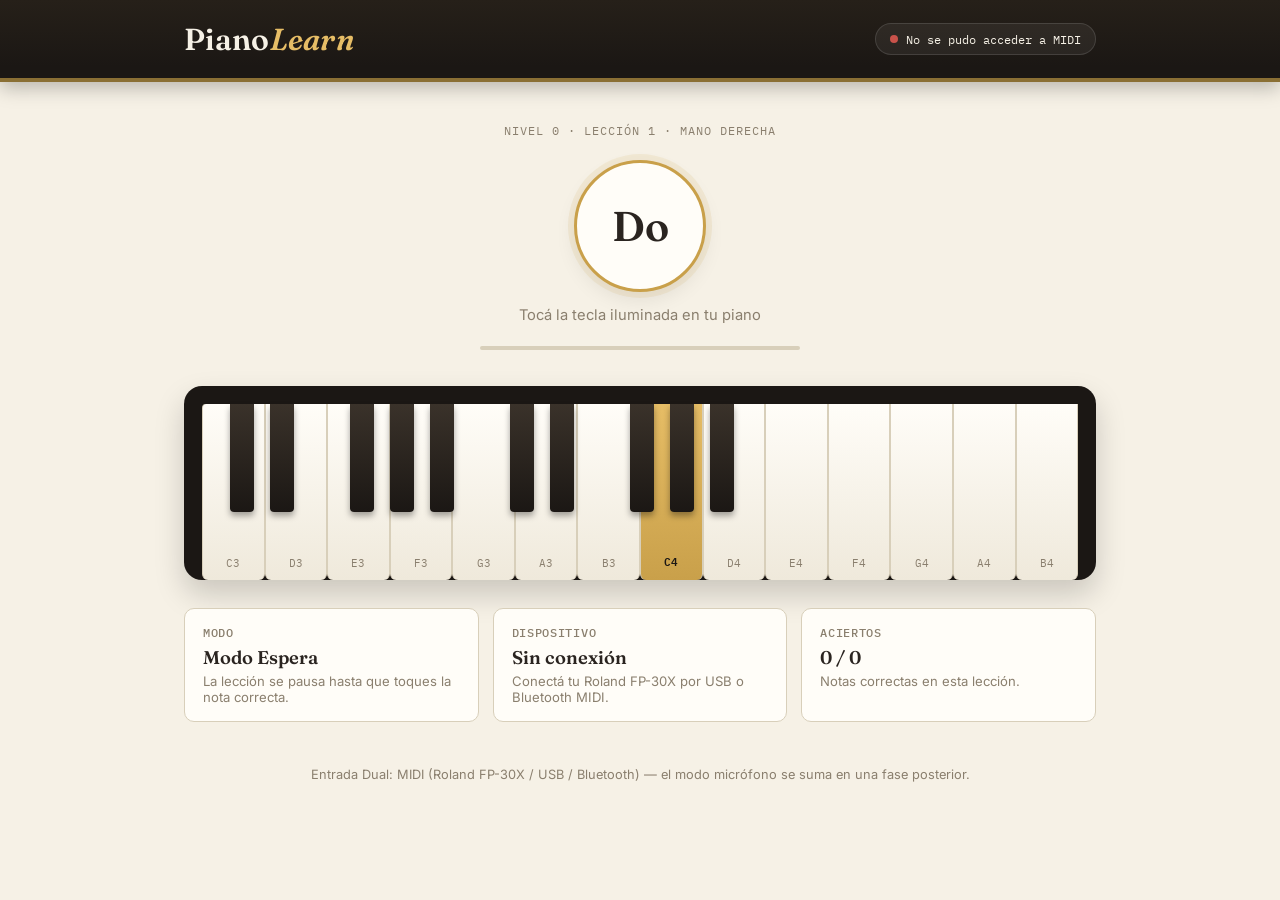
==== index.html @ 3464d66d "update" ====
<!DOCTYPE html>
<html lang="es">
<head>
<meta charset="UTF-8" />
<meta name="viewport" content="width=device-width, initial-scale=1.0" />
<title>PianoLearn — Nivel 0</title>
<link rel="preconnect" href="https://fonts.googleapis.com">
<link rel="preconnect" href="https://fonts.gstatic.com" crossorigin>
<link href="https://fonts.googleapis.com/css2?family=Fraunces:opsz,wght@9..144,400;9..144,600;9..144,700&family=Inter:wght@400;500;600;700&family=IBM+Plex+Mono:wght@400;500&display=swap" rel="stylesheet">
<link rel="stylesheet" href="css/styles.css" />
</head>
<body>

  <header class="fallboard">
    <div class="fallboard__inner">
      <h1 class="brand">Piano<span>Learn</span></h1>
      <div class="status-pill" id="midiStatus" data-state="searching">
        <span class="status-dot"></span>
        <span class="status-text">Buscando piano MIDI…</span>
      </div>
    </div>
  </header>

  <main class="stage">

    <section class="lesson-card" aria-live="polite">
      <p class="lesson-eyebrow" id="lessonEyebrow">Nivel 0 · Lección 1 · Mano derecha</p>
      <div class="target-note">
        <span class="target-note__ring" id="targetRing">
          <span class="target-note__label" id="targetLabel">Do</span>
        </span>
        <p class="target-note__hint" id="targetHint">Tocá la tecla iluminada en tu piano</p>
      </div>
      <div class="progress-track" aria-hidden="true">
        <div class="progress-fill" id="progressFill"></div>
      </div>
    </section>

    <section class="keyboard-wrap">
      <div class="keyboard" id="keyboard" role="img" aria-label="Teclado virtual de piano"></div>
    </section>

    <section class="panel-row">
      <div class="panel">
        <h2>Modo</h2>
        <p id="modeLabel">Modo Espera</p>
        <p class="panel__sub">La lección se pausa hasta que toques la nota correcta.</p>
      </div>
      <div class="panel">
        <h2>Dispositivo</h2>
        <p id="deviceLabel">Sin conexión</p>
        <p class="panel__sub" id="deviceSub">Conectá tu Roland FP-30X por USB o Bluetooth MIDI.</p>
      </div>
      <div class="panel">
        <h2>Aciertos</h2>
        <p id="scoreLabel">0 / 0</p>
        <p class="panel__sub">Notas correctas en esta lección.</p>
      </div>
    </section>

  </main>

  <footer class="site-footer">
    <p>Entrada Dual: MIDI (Roland FP-30X / USB / Bluetooth) — el modo micrófono se suma en una fase posterior.</p>
  </footer>

  <script src="js/midiEngine.js"></script>
  <script src="js/keyboardRenderer.js"></script>
  <script src="js/gameLogic.js"></script>
  <script src="js/app.js"></script>
</body>
</html>
---- css/styles.css ----
/* ============================================================
   PianoLearn — tokens
   ============================================================ */
:root{
  --ebony: #1b1714;
  --ebony-soft: #262019;
  --ivory: #f6f1e6;
  --ivory-key: #fffdf8;
  --ivory-key-shadow: #d8cfba;
  --brass: #c9a04a;
  --brass-bright: #e6bd66;
  --brass-dim: #8a6f34;
  --ink: #2a2420;
  --muted: #8a7f6e;
  --correct: #4f9d6e;
  --correct-glow: rgba(79,157,110,0.35);
  --wrong: #c9524a;
  --wrong-glow: rgba(201,82,74,0.35);

  --font-display: "Fraunces", serif;
  --font-body: "Inter", sans-serif;
  --font-mono: "IBM Plex Mono", monospace;

  --radius-lg: 18px;
  --radius-md: 10px;
}

*{ box-sizing: border-box; }

@media (prefers-reduced-motion: reduce){
  *{ animation-duration: 0.001ms !important; transition-duration: 0.001ms !important; }
}

html, body{
  margin: 0;
  min-height: 100%;
  background: var(--ivory);
  color: var(--ink);
  font-family: var(--font-body);
}

/* ============================================================
   Fallboard — the header, styled like the wood lid above piano keys
   ============================================================ */
.fallboard{
  background:
    linear-gradient(180deg, var(--ebony-soft) 0%, var(--ebony) 85%);
  border-bottom: 4px solid var(--brass-dim);
  box-shadow: 0 6px 18px rgba(0,0,0,0.25);
}
.fallboard__inner{
  max-width: 960px;
  margin: 0 auto;
  padding: 20px 24px;
  display: flex;
  align-items: center;
  justify-content: space-between;
  gap: 16px;
  flex-wrap: wrap;
}
.brand{
  font-family: var(--font-display);
  font-weight: 600;
  font-size: clamp(1.4rem, 2.4vw, 1.9rem);
  color: var(--ivory);
  margin: 0;
  letter-spacing: 0.01em;
}
.brand span{ color: var(--brass-bright); font-style: italic; }

.status-pill{
  display: flex;
  align-items: center;
  gap: 8px;
  padding: 7px 14px;
  border-radius: 999px;
  background: rgba(255,255,255,0.06);
  border: 1px solid rgba(255,255,255,0.12);
  font-family: var(--font-mono);
  font-size: 0.78rem;
  color: var(--ivory);
}
.status-dot{
  width: 8px; height: 8px; border-radius: 50%;
  background: var(--muted);
  flex-shrink: 0;
}
.status-pill[data-state="connected"] .status-dot{ background: var(--correct); box-shadow: 0 0 8px var(--correct-glow); }
.status-pill[data-state="connected"]{ border-color: rgba(79,157,110,0.35); }
.status-pill[data-state="error"] .status-dot{ background: var(--wrong); }
.status-pill[data-state="searching"] .status-dot{ animation: pulse 1.6s ease-in-out infinite; }

@keyframes pulse{
  0%, 100%{ opacity: 0.4; }
  50%{ opacity: 1; }
}

/* ============================================================
   Stage
   ============================================================ */
.stage{
  max-width: 960px;
  margin: 0 auto;
  padding: 40px 24px 24px;
}

.lesson-card{
  text-align: center;
  margin-bottom: 36px;
}
.lesson-eyebrow{
  font-family: var(--font-mono);
  font-size: 0.78rem;
  letter-spacing: 0.08em;
  text-transform: uppercase;
  color: var(--muted);
  margin: 0 0 22px;
}

.target-note{ display: flex; flex-direction: column; align-items: center; gap: 14px; }
.target-note__ring{
  width: 132px; height: 132px;
  border-radius: 50%;
  display: flex; align-items: center; justify-content: center;
  background: var(--ivory-key);
  border: 3px solid var(--brass);
  box-shadow: 0 0 0 6px rgba(201,160,74,0.12), 0 8px 20px rgba(0,0,0,0.08);
  transition: border-color 220ms ease, box-shadow 220ms ease, background 220ms ease;
}
.target-note__ring[data-feedback="correct"]{
  border-color: var(--correct);
  box-shadow: 0 0 0 6px var(--correct-glow), 0 8px 20px rgba(0,0,0,0.08);
  background: #eef8f1;
}
.target-note__ring[data-feedback="wrong"]{
  border-color: var(--wrong);
  box-shadow: 0 0 0 6px var(--wrong-glow), 0 8px 20px rgba(0,0,0,0.08);
  background: #fbeeed;
}
.target-note__label{
  font-family: var(--font-display);
  font-size: 2.6rem;
  font-weight: 600;
  color: var(--ink);
}
.target-note__hint{
  margin: 0;
  color: var(--muted);
  font-size: 0.92rem;
}

.progress-track{
  max-width: 320px;
  margin: 22px auto 0;
  height: 4px;
  border-radius: 999px;
  background: var(--ivory-key-shadow);
  overflow: hidden;
}
.progress-fill{
  height: 100%;
  width: 0%;
  background: var(--brass);
  transition: width 320ms ease;
}

/* ============================================================
   Keyboard — real proportions, white + black keys
   ============================================================ */
.keyboard-wrap{
  background: var(--ebony);
  border-radius: var(--radius-lg);
  padding: 18px 18px 0;
  box-shadow: 0 14px 30px rgba(0,0,0,0.18);
  overflow-x: auto;
}
.keyboard{
  position: relative;
  display: flex;
  height: 176px;
  min-width: 640px;
}
.key{
  position: relative;
  border: none;
  cursor: default;
  transition: background 120ms ease, box-shadow 120ms ease;
}
.key--white{
  flex: 1 0 auto;
  width: 40px;
  height: 176px;
  background: linear-gradient(180deg, var(--ivory-key) 0%, #efe9db 100%);
  border-left: 1px solid var(--ivory-key-shadow);
  border-right: 1px solid var(--ivory-key-shadow);
  border-radius: 0 0 6px 6px;
  z-index: 1;
}
.key--white:first-child{ border-top-left-radius: 4px; }
.key--black{
  position: absolute;
  top: 0;
  width: 24px;
  height: 108px;
  background: linear-gradient(180deg, #3a322a 0%, var(--ebony) 100%);
  border-radius: 0 0 4px 4px;
  z-index: 2;
  box-shadow: 0 4px 6px rgba(0,0,0,0.35);
}
.key__label{
  position: absolute;
  bottom: 10px;
  left: 0; right: 0;
  text-align: center;
  font-family: var(--font-mono);
  font-size: 0.68rem;
  color: var(--muted);
  pointer-events: none;
}
.key--black .key__label{ color: rgba(255,255,255,0.45); }

.key--target{ background: linear-gradient(180deg, var(--brass-bright) 0%, var(--brass) 100%); }
.key--target .key__label{ color: var(--ebony); font-weight: 600; }
.key--correct{ background: linear-gradient(180deg, #7fcb9c 0%, var(--correct) 100%); }
.key--wrong{ background: linear-gradient(180deg, #e08a83 0%, var(--wrong) 100%); }

/* ============================================================
   Info panels
   ============================================================ */
.panel-row{
  display: grid;
  grid-template-columns: repeat(3, 1fr);
  gap: 14px;
  margin-top: 28px;
}
.panel{
  background: var(--ivory-key);
  border: 1px solid var(--ivory-key-shadow);
  border-radius: var(--radius-md);
  padding: 16px 18px;
}
.panel h2{
  margin: 0 0 6px;
  font-family: var(--font-mono);
  font-size: 0.72rem;
  letter-spacing: 0.06em;
  text-transform: uppercase;
  color: var(--muted);
  font-weight: 500;
}
.panel p{ margin: 0; }
.panel p:first-of-type + .panel__sub{ margin-top: 4px; }
.panel__sub{ color: var(--muted); font-size: 0.82rem; }
#modeLabel, #deviceLabel, #scoreLabel{
  font-family: var(--font-display);
  font-size: 1.15rem;
  font-weight: 600;
}

.site-footer{
  max-width: 960px;
  margin: 0 auto;
  padding: 8px 24px 40px;
  color: var(--muted);
  font-size: 0.8rem;
  text-align: center;
}

@media (max-width: 640px){
  .panel-row{ grid-template-columns: 1fr; }
  .target-note__ring{ width: 108px; height: 108px; }
  .target-note__label{ font-size: 2.1rem; }
}
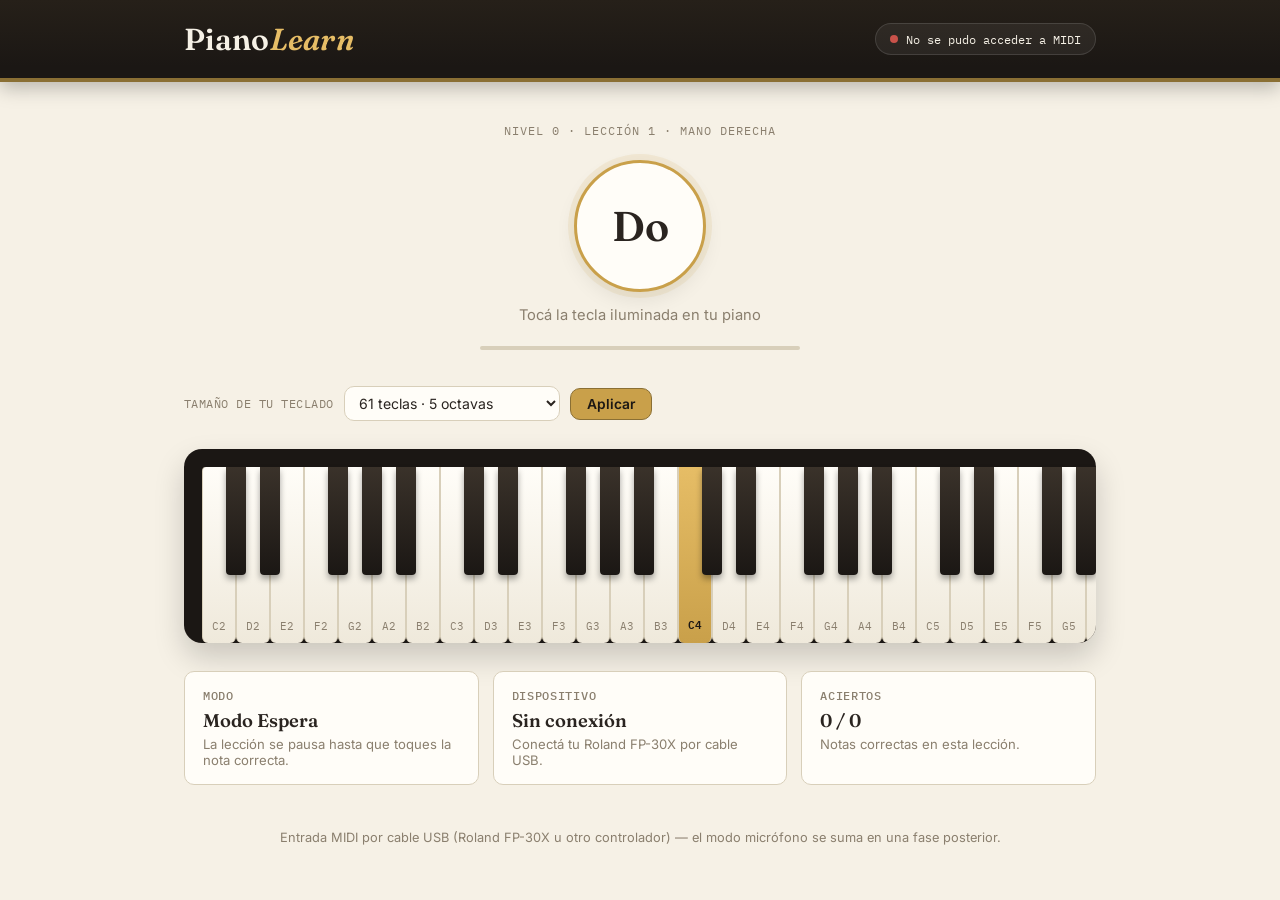
==== commit d52236d9: "update" ====
--- a/index.html
+++ b/index.html
@@ -36,6 +36,22 @@
       </div>
     </section>
 
+    <section class="keyboard-controls">
+      <label for="keySizeSelect">Tamaño de tu teclado</label>
+      <select id="keySizeSelect">
+        <option value="25">25 teclas · 2 octavas</option>
+        <option value="37">37 teclas · 3 octavas</option>
+        <option value="49">49 teclas · 4 octavas</option>
+        <option value="61" selected>61 teclas · 5 octavas</option>
+        <option value="76">76 teclas</option>
+        <option value="88">88 teclas · piano completo</option>
+        <option value="custom">Otra cantidad…</option>
+      </select>
+      <input type="number" id="keyCountCustom" min="12" max="108" value="61" style="display:none" aria-label="Cantidad de teclas personalizada" />
+      <button type="button" id="applyKeyboardSize">Aplicar</button>
+      <p class="keyboard-controls__note" id="keyboardAutoNote"></p>
+    </section>
+
     <section class="keyboard-wrap">
       <div class="keyboard" id="keyboard" role="img" aria-label="Teclado virtual de piano"></div>
     </section>
@@ -61,7 +77,7 @@
   </main>
 
   <footer class="site-footer">
-    <p>Entrada Dual: MIDI (Roland FP-30X / USB / Bluetooth) — el modo micrófono se suma en una fase posterior.</p>
+    <p>Entrada MIDI por cable USB (Roland FP-30X u otro controlador) — el modo micrófono se suma en una fase posterior.</p>
   </footer>
 
   <script src="js/midiEngine.js"></script>
--- a/css/styles.css
+++ b/css/styles.css
@@ -165,6 +165,62 @@
 }
 
 /* ============================================================
+   Keyboard size controls
+   ============================================================ */
+.keyboard-controls{
+  display: flex;
+  align-items: center;
+  flex-wrap: wrap;
+  gap: 10px;
+  margin-bottom: 14px;
+  font-size: 0.88rem;
+}
+.keyboard-controls label{
+  font-family: var(--font-mono);
+  font-size: 0.76rem;
+  text-transform: uppercase;
+  letter-spacing: 0.04em;
+  color: var(--muted);
+}
+.keyboard-controls select,
+.keyboard-controls input[type="number"]{
+  font-family: var(--font-body);
+  font-size: 0.88rem;
+  padding: 7px 10px;
+  border-radius: var(--radius-md);
+  border: 1px solid var(--ivory-key-shadow);
+  background: var(--ivory-key);
+  color: var(--ink);
+}
+.keyboard-controls input[type="number"]{ width: 84px; }
+.keyboard-controls button{
+  font-family: var(--font-body);
+  font-weight: 600;
+  font-size: 0.86rem;
+  padding: 7px 16px;
+  border-radius: var(--radius-md);
+  border: 1px solid var(--brass-dim);
+  background: var(--brass);
+  color: var(--ebony);
+  cursor: pointer;
+  transition: background 120ms ease;
+}
+.keyboard-controls button:hover{ background: var(--brass-bright); }
+.keyboard-controls button:focus-visible,
+.keyboard-controls select:focus-visible,
+.keyboard-controls input:focus-visible{
+  outline: 2px solid var(--brass-dim);
+  outline-offset: 2px;
+}
+.keyboard-controls__note{
+  flex-basis: 100%;
+  margin: 4px 0 0;
+  color: var(--muted);
+  font-size: 0.78rem;
+  line-height: 1.4;
+}
+
+/* ============================================================
    Keyboard — real proportions, white + black keys
    ============================================================ */
 .keyboard-wrap{
@@ -178,7 +234,7 @@
   position: relative;
   display: flex;
   height: 176px;
-  min-width: 640px;
+  /* el ancho real lo fija KeyboardRenderer según la cantidad de teclas */
 }
 .key{
   position: relative;
@@ -187,8 +243,10 @@
   transition: background 120ms ease, box-shadow 120ms ease;
 }
 .key--white{
-  flex: 1 0 auto;
-  width: 40px;
+  /* ancho fijo (no flex-grow): así las negras, posicionadas en px por JS,
+     quedan siempre alineadas sin importar cuántas teclas haya en total */
+  flex: 0 0 34px;
+  width: 34px;
   height: 176px;
   background: linear-gradient(180deg, var(--ivory-key) 0%, #efe9db 100%);
   border-left: 1px solid var(--ivory-key-shadow);
@@ -200,7 +258,7 @@
 .key--black{
   position: absolute;
   top: 0;
-  width: 24px;
+  width: 20px;
   height: 108px;
   background: linear-gradient(180deg, #3a322a 0%, var(--ebony) 100%);
   border-radius: 0 0 4px 4px;
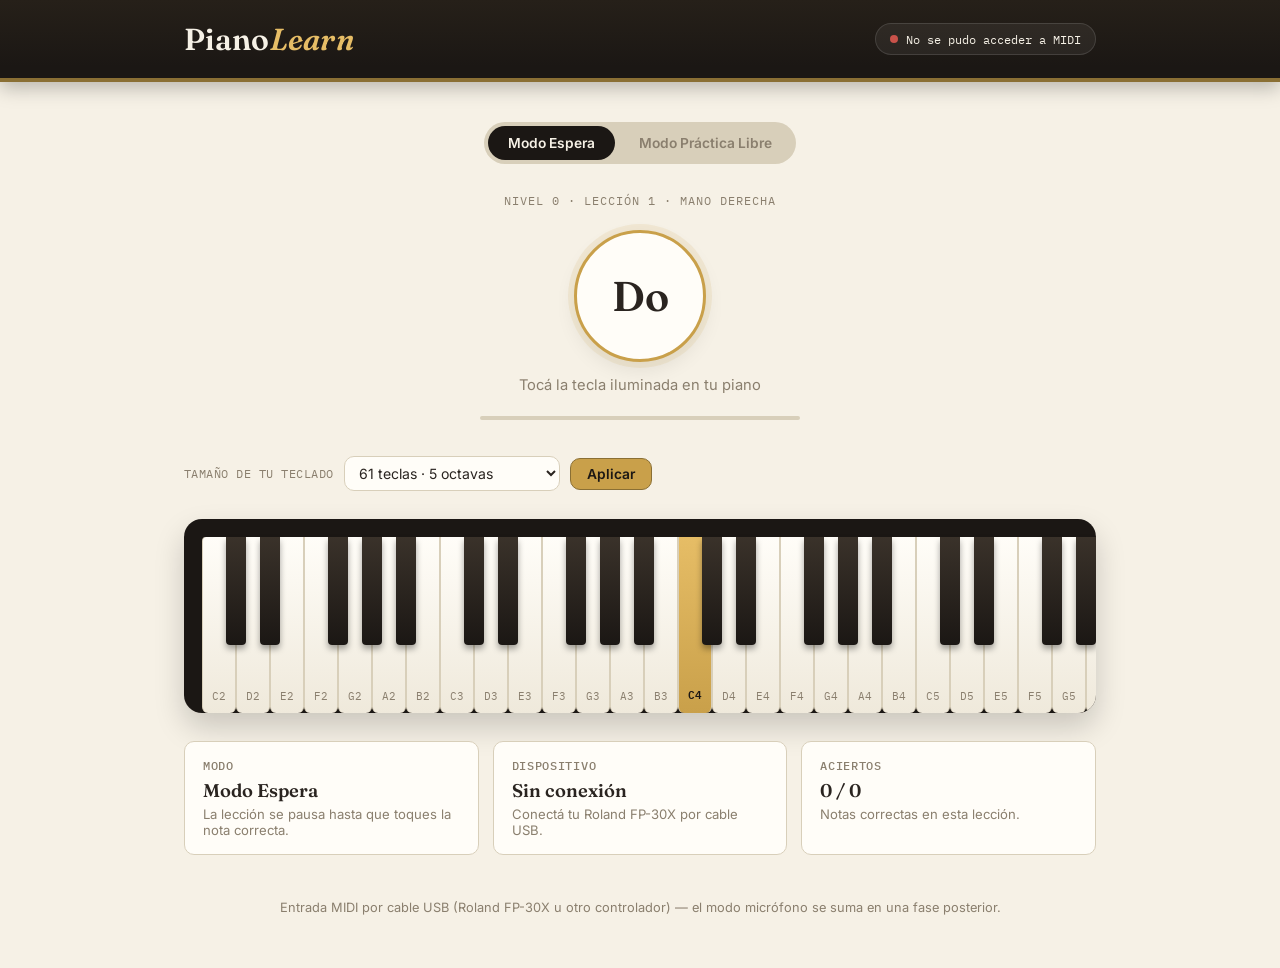
==== commit 0d5e550a: "update" ====
--- a/index.html
+++ b/index.html
@@ -23,6 +23,15 @@
 
   <main class="stage">
 
+    <div class="mode-switch" id="modeSwitch" role="group" aria-label="Modalidad de aprendizaje">
+      <button type="button" class="mode-switch__btn" data-mode="wait" aria-pressed="true">
+        Modo Espera
+      </button>
+      <button type="button" class="mode-switch__btn" data-mode="free" aria-pressed="false">
+        Modo Práctica Libre
+      </button>
+    </div>
+
     <section class="lesson-card" aria-live="polite">
       <p class="lesson-eyebrow" id="lessonEyebrow">Nivel 0 · Lección 1 · Mano derecha</p>
       <div class="target-note">
@@ -31,7 +40,7 @@
         </span>
         <p class="target-note__hint" id="targetHint">Tocá la tecla iluminada en tu piano</p>
       </div>
-      <div class="progress-track" aria-hidden="true">
+      <div class="progress-track" id="progressTrack" aria-hidden="true">
         <div class="progress-fill" id="progressFill"></div>
       </div>
     </section>
@@ -60,17 +69,17 @@
       <div class="panel">
         <h2>Modo</h2>
         <p id="modeLabel">Modo Espera</p>
-        <p class="panel__sub">La lección se pausa hasta que toques la nota correcta.</p>
+        <p class="panel__sub" id="modeSub">La lección se pausa hasta que toques la nota correcta.</p>
       </div>
       <div class="panel">
         <h2>Dispositivo</h2>
         <p id="deviceLabel">Sin conexión</p>
-        <p class="panel__sub" id="deviceSub">Conectá tu Roland FP-30X por USB o Bluetooth MIDI.</p>
+        <p class="panel__sub" id="deviceSub">Conectá tu Roland FP-30X por cable USB.</p>
       </div>
       <div class="panel">
-        <h2>Aciertos</h2>
+        <h2 id="scorePanelTitle">Aciertos</h2>
         <p id="scoreLabel">0 / 0</p>
-        <p class="panel__sub">Notas correctas en esta lección.</p>
+        <p class="panel__sub" id="scorePanelSub">Notas correctas en esta lección.</p>
       </div>
     </section>
 
--- a/css/styles.css
+++ b/css/styles.css
@@ -104,6 +104,40 @@
   padding: 40px 24px 24px;
 }
 
+/* ============================================================
+   Mode switch — segmented control for learning modalities
+   ============================================================ */
+.mode-switch{
+  display: inline-flex;
+  margin: 0 auto 28px;
+  padding: 4px;
+  background: var(--ivory-key-shadow);
+  border-radius: 999px;
+  gap: 4px;
+}
+.stage > .mode-switch{ display: flex; width: max-content; }
+.mode-switch__btn{
+  font-family: var(--font-body);
+  font-weight: 600;
+  font-size: 0.86rem;
+  padding: 9px 20px;
+  border: none;
+  border-radius: 999px;
+  background: transparent;
+  color: var(--muted);
+  cursor: pointer;
+  transition: background 150ms ease, color 150ms ease;
+}
+.mode-switch__btn:hover{ color: var(--ink); }
+.mode-switch__btn[aria-pressed="true"]{
+  background: var(--ebony);
+  color: var(--ivory);
+}
+.mode-switch__btn:focus-visible{
+  outline: 2px solid var(--brass);
+  outline-offset: 2px;
+}
+
 .lesson-card{
   text-align: center;
   margin-bottom: 36px;
